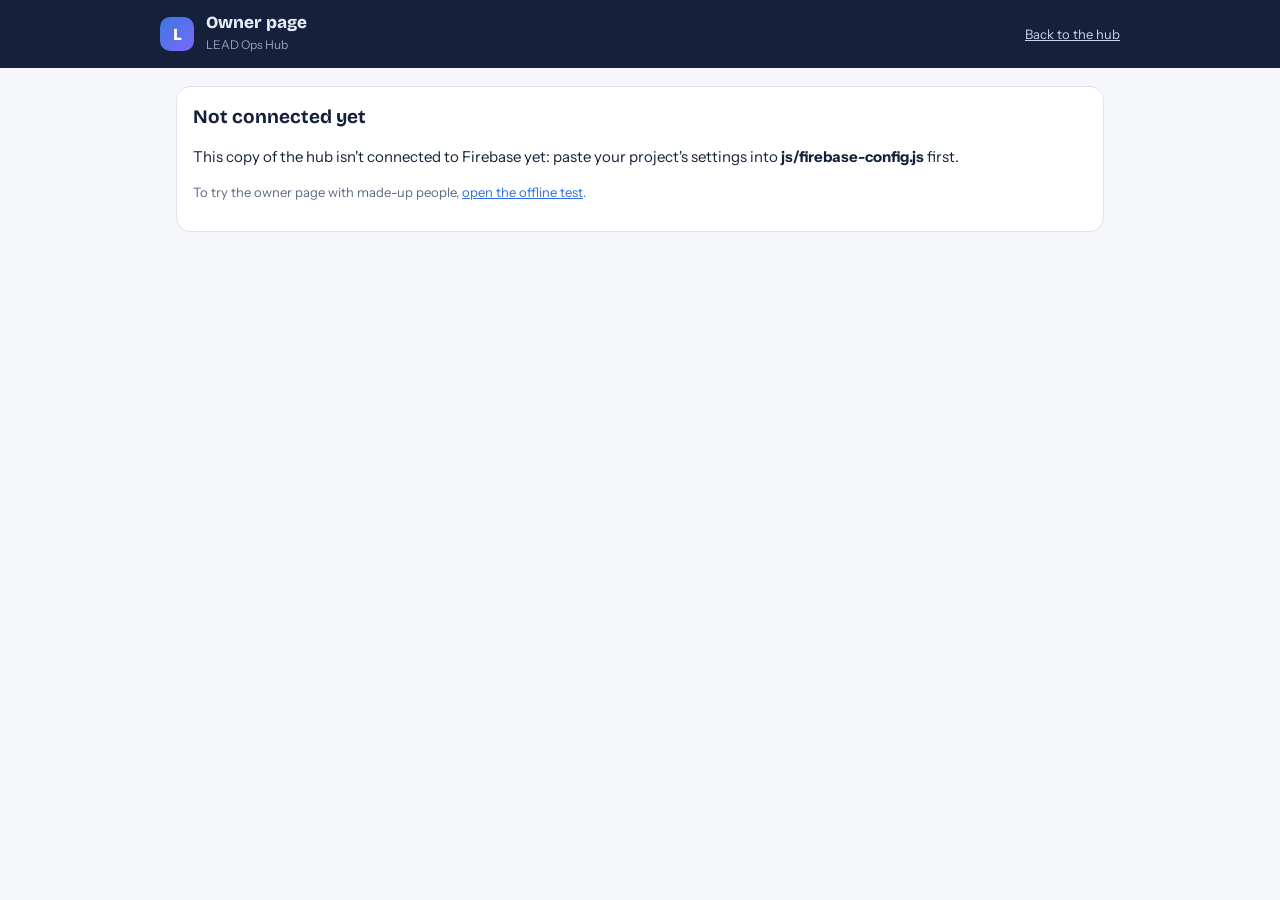
==== admin.html @ 8db13ba7 "Team edition: Google sign-in, shared Firestore data, levels and centers The hub becomes a shared tea" ====
<!doctype html>
<html lang="en">
<head>
<meta charset="utf-8">
<meta name="viewport" content="width=device-width,initial-scale=1,viewport-fit=cover">
<meta name="robots" content="noindex,nofollow">
<title>Hub Owner Page</title>
<link rel="stylesheet" href="https://fonts.googleapis.com/css2?family=Bricolage+Grotesque:opsz,wght@12..96,600;12..96,800&family=Instrument+Sans:wght@400;500;600&display=swap">
<style>
:root{
  --navy:#15213a; --bg:#f6f7fb; --surface:#ffffff; --surface2:#eef1f7; --line:#dfe4ee; --ink:#15213a; --muted:#5d6b85;
  --blue:#2f6fe0; --blue-soft:#e3ecfc; --green:#2f9e44; --green-soft:#e1f3e4; --red:#c23b3b; --red-soft:#f9e3e3;
  --orange:#b8650a; --orange-soft:#fdeedb; --sand:#f3e8d2; --sand-ink:#6b4e16; --sand-line:#e3d2ad;
  --display:"Bricolage Grotesque","Helvetica Neue",Arial,sans-serif; --body:"Instrument Sans","Segoe UI",system-ui,sans-serif;
  --shadow:0 12px 40px rgba(21,33,58,.14); color-scheme:light;
}
@media (prefers-color-scheme: dark){ :root:not([data-theme="light"]){
  --navy:#0c1222; --bg:#0f1626; --surface:#161f36; --surface2:#1d2742; --line:#2a365a; --ink:#e6ebf7; --muted:#93a1bf;
  --blue:#6b9cf5; --blue-soft:#1b2c52; --green:#5ec46f; --green-soft:#17331d; --red:#ef7f7f; --red-soft:#3d1d1d;
  --orange:#f0a04a; --orange-soft:#3a2a14; --sand:#2e2a1f; --sand-ink:#e5cf9c; --sand-line:#4a4230; --shadow:0 12px 40px rgba(0,0,0,.5); color-scheme:dark } }
:root[data-theme="dark"]{
  --navy:#0c1222; --bg:#0f1626; --surface:#161f36; --surface2:#1d2742; --line:#2a365a; --ink:#e6ebf7; --muted:#93a1bf;
  --blue:#6b9cf5; --blue-soft:#1b2c52; --green:#5ec46f; --green-soft:#17331d; --red:#ef7f7f; --red-soft:#3d1d1d;
  --orange:#f0a04a; --orange-soft:#3a2a14; --sand:#2e2a1f; --sand-ink:#e5cf9c; --sand-line:#4a4230; --shadow:0 12px 40px rgba(0,0,0,.5); color-scheme:dark }
*{box-sizing:border-box}
body{margin:0;background:var(--bg);color:var(--ink);font:15px/1.45 var(--body);-webkit-font-smoothing:antialiased}
button,input,select,textarea{font:inherit;color:inherit}
a{color:var(--blue)}
h1,h2,h3{margin:0;font-family:var(--display);text-wrap:balance}
.top{background:var(--navy);color:#e6ebf7;padding:14px 16px}
.top-in{max-width:960px;margin:0 auto;display:flex;align-items:center;gap:12px;flex-wrap:wrap}
.mark{width:34px;height:34px;border-radius:10px;display:grid;place-items:center;background:linear-gradient(135deg,#3c78e2,#7968f7);color:#fff;font:800 17px var(--display);flex:none}
.top b{font:800 17px var(--display);display:block;line-height:1.1}
.top small{color:#93a1bf;font-size:12px}
.top .sp{flex:1}
.top a,.top button.lnk{color:#c9d4ea;font-size:13px;background:none;border:0;cursor:pointer;padding:4px 0;text-decoration:underline}
main{max-width:960px;margin:0 auto;padding:18px 16px 60px}
.tabs{display:flex;gap:6px;flex-wrap:wrap;margin:4px 0 16px}
.tabs button{border:1px solid var(--line);background:var(--surface);border-radius:999px;padding:7px 14px;cursor:pointer;font-weight:600;font-size:14px}
.tabs button[aria-selected="true"]{background:var(--blue);border-color:var(--blue);color:#fff}
.tabs .n{display:inline-block;min-width:20px;padding:0 6px;margin-left:4px;border-radius:999px;background:var(--red);color:#fff;font-size:12px;line-height:18px;text-align:center}
.tabs button[aria-selected="true"] .n{background:#fff;color:var(--blue)}
.card{background:var(--surface);border:1px solid var(--line);border-radius:14px;padding:16px;margin-bottom:12px}
.card h2{font-size:19px;margin-bottom:4px}
.card h3{font-size:16px}
.muted{color:var(--muted)}
.small{font-size:13px}
.row{display:flex;gap:10px;align-items:center;flex-wrap:wrap}
.grow{flex:1;min-width:0}
.btn{border:1px solid var(--line);background:var(--surface);border-radius:9px;padding:8px 14px;cursor:pointer;font-weight:600;font-size:14px;white-space:nowrap;text-decoration:none;color:inherit;display:inline-flex;align-items:center;gap:6px}
.btn:hover{background:var(--surface2)}
.btn.pri{background:var(--blue);border-color:var(--blue);color:#fff}
.btn.pri:hover{filter:brightness(1.07)}
.btn.warn{color:var(--red);border-color:var(--red-soft)}
.btn.sm{padding:5px 10px;font-size:13px}
.btn:disabled{opacity:.55;cursor:default}
label.f{display:block;font-size:12px;font-weight:600;color:var(--muted);margin-bottom:4px}
input[type=text],input[type=email],input[type=number],input[type=date],select,textarea{width:100%;padding:8px 10px;border-radius:9px;border:1px solid var(--line);background:var(--surface2)}
textarea{min-height:120px;font:13px/1.4 ui-monospace,SFMono-Regular,Menlo,monospace}
.grid{display:grid;grid-template-columns:repeat(auto-fit,minmax(160px,1fr));gap:10px}
.person{display:flex;gap:12px;align-items:flex-start}
.av{width:38px;height:38px;border-radius:50%;display:grid;place-items:center;background:var(--blue-soft);color:var(--blue);font:800 13px var(--display);overflow:hidden;flex:none}
.av img{width:100%;height:100%;object-fit:cover}
.who b{display:block;overflow-wrap:anywhere}
.who span{color:var(--muted);font-size:13px;overflow-wrap:anywhere}
.match{margin:10px 0;padding:9px 11px;border-radius:10px;font-size:14px}
.match.good{background:var(--green-soft)}
.match.maybe{background:var(--orange-soft)}
.match.none{background:var(--surface2);color:var(--muted)}
.pill{display:inline-block;padding:1px 9px;border-radius:999px;font-size:12px;font-weight:600;background:var(--surface2);color:var(--muted)}
.pill.blue{background:var(--blue-soft);color:var(--blue)}
.pill.red{background:var(--red-soft);color:var(--red)}
.pill.green{background:var(--green-soft);color:var(--green)}
.pages{display:grid;grid-template-columns:repeat(auto-fill,minmax(170px,1fr));gap:4px 10px;font-size:13.5px;margin-top:6px}
.pages label{display:flex;gap:6px;align-items:center;cursor:pointer}
.note{padding:10px 12px;border-radius:10px;background:var(--sand);color:var(--sand-ink);border:1px solid var(--sand-line);font-size:13.5px;margin-bottom:12px}
.list{display:flex;flex-direction:column;gap:8px}
.line{display:flex;gap:10px;align-items:center;padding:10px 12px;border:1px solid var(--line);border-radius:11px;background:var(--surface);flex-wrap:wrap}
.line .grow b{display:block;overflow-wrap:anywhere}
details.edit{margin-top:10px}
details.edit summary{cursor:pointer;color:var(--blue);font-weight:600;font-size:14px}
.toast{position:fixed;left:50%;bottom:20px;transform:translateX(-50%);background:var(--navy);color:#fff;padding:10px 16px;border-radius:10px;box-shadow:var(--shadow);font-size:14px;z-index:50;max-width:calc(100vw - 32px)}
.empty{padding:20px;text-align:center;color:var(--muted);border:1px dashed var(--line);border-radius:12px}
.bar{height:6px;border-radius:3px;background:var(--surface2);overflow:hidden;margin-top:8px}
.bar i{display:block;height:100%;background:var(--blue);width:0}
.spin{width:16px;height:16px;border-radius:50%;border:2px solid var(--line);border-top-color:var(--blue);animation:sp .8s linear infinite;display:inline-block;vertical-align:-3px;margin-right:8px}
@keyframes sp{to{transform:rotate(360deg)}}
@media (prefers-reduced-motion:reduce){.spin{animation:none}}
.sr{position:absolute;width:1px;height:1px;overflow:hidden;clip:rect(0 0 0 0)}
@media (max-width:600px){.line .acts{width:100%}}
</style>
</head>
<body>
<header class="top"><div class="top-in">
  <span class="mark" aria-hidden="true">L</span>
  <div><b>Owner page</b><small>LEAD Ops Hub</small></div>
  <span class="sp"></span>
  <span id="topWho" class="small"></span>
  <a id="backLink" href="./">Back to the hub</a>
  <button class="lnk" id="outBtn" hidden>Sign out</button>
</div></header>
<main id="main" aria-live="polite"><p class="muted"><span class="spin" aria-hidden="true"></span>Loading…</p></main>
<noscript><p style="padding:24px">This page needs JavaScript turned on.</p></noscript>
<script type="module" src="js/admin.js"></script>
</body>
</html>
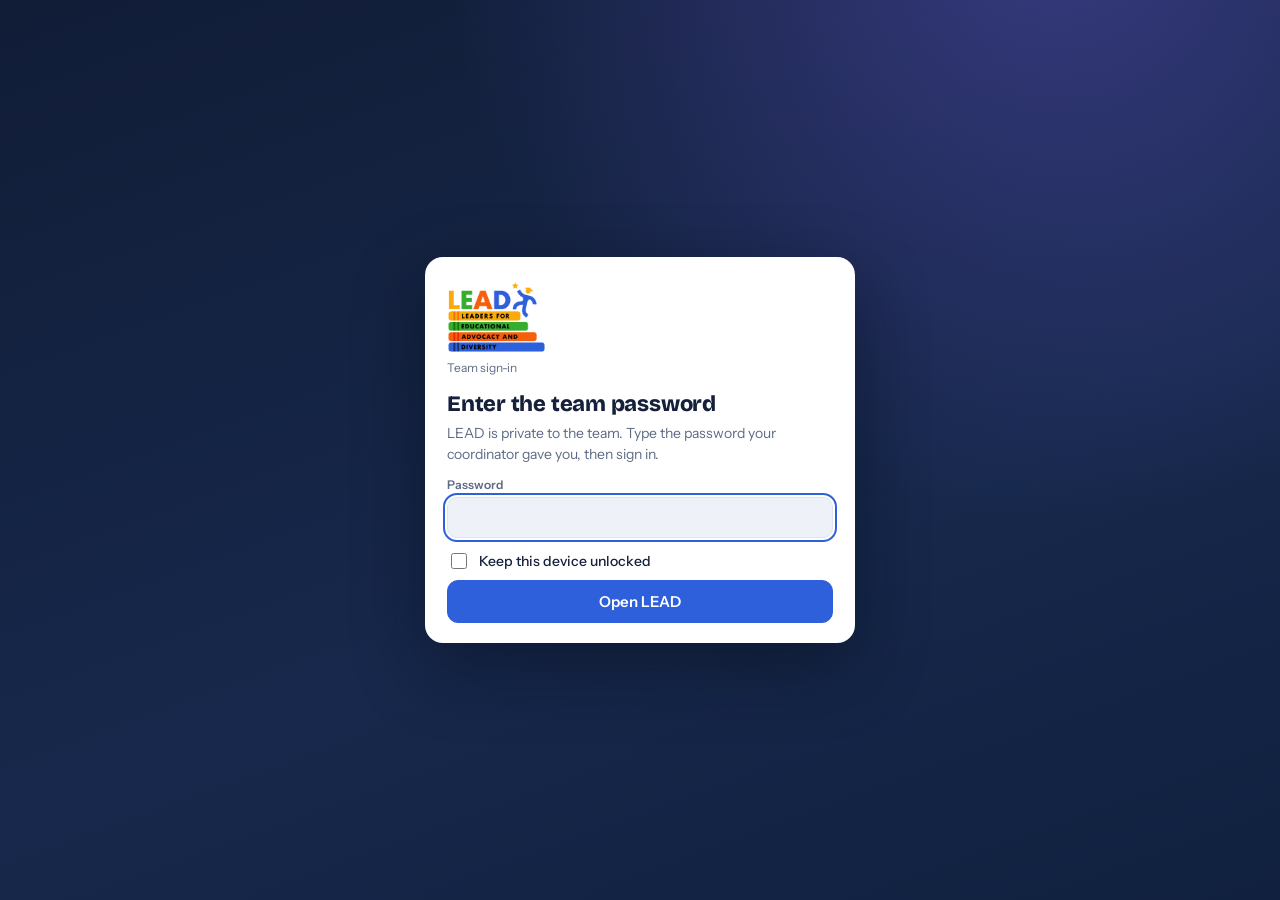
==== commit cdf27f8b: "LEAD team edition: password screen, LEAD look, new home, board, assistant - A team-password screen i" ====
--- a/admin.html
+++ b/admin.html
@@ -4,7 +4,8 @@
 <meta charset="utf-8">
 <meta name="viewport" content="width=device-width,initial-scale=1,viewport-fit=cover">
 <meta name="robots" content="noindex,nofollow">
-<title>Hub Owner Page</title>
+<title>LEAD · Owner page</title>
+<link rel="icon" href="img/favicon.svg" type="image/svg+xml">
 <link rel="stylesheet" href="https://fonts.googleapis.com/css2?family=Bricolage+Grotesque:opsz,wght@12..96,600;12..96,800&family=Instrument+Sans:wght@400;500;600&display=swap">
 <style>
 :root{
@@ -92,8 +93,8 @@
 </head>
 <body>
 <header class="top"><div class="top-in">
-  <span class="mark" aria-hidden="true">L</span>
-  <div><b>Owner page</b><small>LEAD Ops Hub</small></div>
+  <img src="img/lead-wordmark.png" alt="LEAD" style="height:30px;width:auto;display:block">
+  <div><b>Owner page</b><small>LEAD</small></div>
   <span class="sp"></span>
   <span id="topWho" class="small"></span>
   <a id="backLink" href="./">Back to the hub</a>
